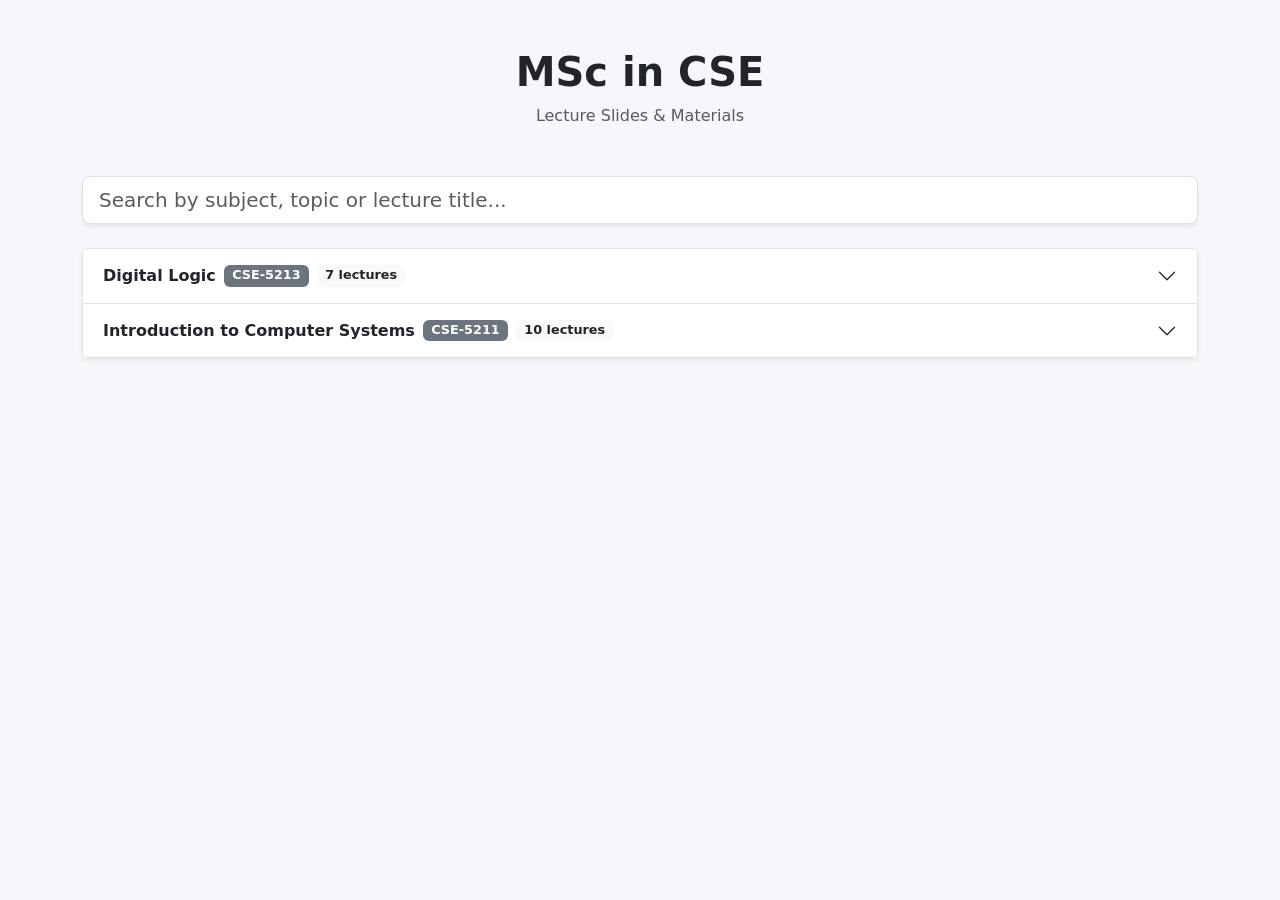
==== cse/index.html @ e99702a3 "Create index.html" ====
<!DOCTYPE html>
<html lang="en">
<head>
    <meta charset="UTF-8" />
    <meta name="viewport" content="width=device-width, initial-scale=1.0, maximum-scale=1.0, user-scalable=no" />
    <link rel="shortcut icon" href="https://imran.link/favicon.ico" />
    <title>Lectures · MSc in CSE</title>
    <link href="https://cdn.jsdelivr.net/npm/bootstrap@5.3.3/dist/css/bootstrap.min.css" rel="stylesheet" />
    <link rel="stylesheet" href="https://cdn.jsdelivr.net/npm/bootstrap-icons@1.11.3/font/bootstrap-icons.css" />
    <style>
        body { background-color: #f5f7fa; }
        .subject-header { cursor: pointer; }
        .file-icon.pdf { color: #dc3545; }
        .file-icon.pptx { color: #d24726; }
        .file-icon.doc, .file-icon.docx { color: #2b579a; }
        .list-group-item:hover { background-color: #f0f4ff; }
        .subject-code-badge { font-size: 0.8rem; }
    </style>
</head>
<body>

    <div class="container py-4 py-md-5">
        <div class="text-center mb-4 mb-md-5">
            <h1 class="fw-bold">MSc in CSE</h1>
            <p class="text-muted">Lecture Slides &amp; Materials</p>
        </div>
        <div class="mb-4">
            <input type="text" id="searchBox" class="form-control form-control-lg shadow-sm" placeholder="Search by subject, topic or lecture title..." />
        </div>
        <div id="subjectsContainer" class="accordion shadow-sm"></div>
        <p id="noResults" class="text-center text-muted mt-4 d-none">No lectures found.</p>
    </div>

    <script>
        const all_files = [
            {
                'subject': 'Digital Logic',
                'code': 'CSE-5213',
                'files': [
                    {
                        'title': 'Lecture 1',
                        'topic': 'Introduction to Digital Logic',
                        'file_type': 'pptx',
                        'link': 'https://docs.google.com/presentation/d/1fUIZ8G6qBuC598PESY67uxzV2ht1gb4i/edit?usp=sharing&ouid=103146060764539325917&rtpof=true&sd=true'
                    },
                    {
                        'title': 'Lecture 2',
                        'topic': 'Digital Logic',
                        'file_type': 'pptx',
                        'link': 'https://docs.google.com/presentation/d/1Cl6DWyY7K8ZI9TNUvtd8gl9m2v3EBdAk/edit?usp=sharing&ouid=103146060764539325917&rtpof=true&sd=true'
                    },
                    {
                        'title': 'Lecture-3',
                        'topic': 'Combinational Logic Circuits',
                        'file_type': 'pptx',
                        'link': 'https://docs.google.com/presentation/d/1J2wL0PjGMYIR1TDQw2l2UcD-aCpWVDdt/edit?usp=sharing&ouid=103146060764539325917&rtpof=true&sd=true'
                    },
                    {
                        'title': 'Lecture-4',
                        'topic': 'Multiplexer Demultiplexer Decoder Encoder',
                        'file_type': 'pptx',
                        'link': 'https://docs.google.com/presentation/d/1P5beHl3sE0GEjRJGWd_-I1A9KeZHl3Iq/edit?usp=sharing&ouid=103146060764539325917&rtpof=true&sd=true'
                    },
                    {
                        'title': 'Lecture-5',
                        'topic': 'Arithmetic Circuits',
                        'file_type': 'pptx',
                        'link': 'https://docs.google.com/presentation/d/1aY1n0DEzv1S7-8LaF8R7HfC1I92Idpae/edit?usp=sharing&ouid=103146060764539325917&rtpof=true&sd=true'
                    },
                    {
                        'title': 'Lecture-7',
                        'topic': 'Digital Circuits - Encoder Decoder',
                        'file_type': 'pptx',
                        'link': 'https://docs.google.com/presentation/d/1xRxRqMjOX3z4Sbt6GNdkmnjW1QWJ3JdF/edit?usp=sharing&ouid=103146060764539325917&rtpof=true&sd=true'
                    },
                    {
                        'title': 'Lecture-9',
                        'topic': 'Flip Flops',
                        'file_type': 'pptx',
                        'link': 'https://docs.google.com/presentation/d/1e3NsVfrdnx5JC_4jc019ifRY7X3qfBqg/edit?usp=sharing&ouid=103146060764539325917&rtpof=true&sd=true'
                    }
                ]
            },
            {
                'subject': 'Introduction to Computer Systems',
                'code': 'CSE-5211',
                'files': [
                    {
                        'title': 'Lecture 1',
                        'topic': 'Computer Generation',
                        'file_type': 'pdf',
                        'link': 'https://drive.google.com/file/d/1hS3dtL-JFyEPBn4f_RFkWPjI2g9hkaWe/view?usp=sharing'
                    },
                    {
                        'title': 'Lecture 2',
                        'topic': 'Data Representation',
                        'file_type': 'pdf',
                        'link': 'https://drive.google.com/file/d/1f4SL3xaq6DQ1SHidthnkW27YSbLNMM9I/view?usp=sharing'
                    },
                    {
                        'title': 'Lecture 3',
                        'topic': 'CPU and Memory',
                        'file_type': 'pdf',
                        'link': 'https://drive.google.com/file/d/1bubalseCehqFeiOqdYGW1jHZyl6wOi1u/view?usp=sharing'
                    },
                    {
                        'title': 'Lecture 4',
                        'topic': 'Processor and Memory',
                        'file_type': 'pdf',
                        'link': 'https://drive.google.com/file/d/1rx5CcIpXSQgjD5Zj_cccZWlCYBxwuir5/view?usp=sharing'
                    },
                    {
                        'title': 'Lecture 5',
                        'topic': 'Computer Software',
                        'file_type': 'pdf',
                        'link': 'https://drive.google.com/file/d/1MiXMtY8ORVJSVvVJIMZ9aGBPim6uhm34/view?usp=sharing'
                    },
                    {
                        'title': 'Lecture 6',
                        'topic': 'Computer Software',
                        'file_type': 'pdf',
                        'link': 'https://drive.google.com/file/d/1r0g8k5J7x2X3Q9Z4F5G6H7I8J9K0L1M2/view?usp=sharing'
                    },
                    {
                        'title': 'Lecture 7',
                        'topic': 'Operating Systems',
                        'file_type': 'pdf',
                        'link': 'https://drive.google.com/file/d/1tt746CSfNjs6ICcLvQVSYhqx-kG0qJef/view?usp=sharing'
                    },
                    {
                        'title': 'Lecture 8',
                        'topic': 'Internet and Webpage Design',
                        'file_type': 'pdf',
                        'link': 'https://drive.google.com/file/d/1QXUa1U7bJbg14olrfBn50vpp5V5EpyX3/view?usp=sharing'
                    },
                    {
                        'title': 'Lecture 9',
                        'topic': 'Computer Ethics Presentation',
                        'file_type': 'pdf',
                        'link': 'https://drive.google.com/file/d/1XBquH7sMuUN6hvoBkiJItpCWrQAfX9q4/view?usp=sharing'
                    },
                    {
                        'title': 'Lecture 10',
                        'topic': 'Computer Ethics',
                        'file_type': 'pdf',
                        'link': 'https://drive.google.com/file/d/1v6kk1iKtSTgyqeQvoiG1HxGAMmIT3QeM/view?usp=sharing'
                    }
                ]
            }
        ]

        const iconFor = (type) => {
            const t = (type || '').toLowerCase();
            if (t === 'pdf') return 'bi-file-earmark-pdf-fill';
            if (t === 'pptx' || t === 'ppt') return 'bi-file-earmark-slides-fill';
            if (t === 'doc' || t === 'docx') return 'bi-file-earmark-word-fill';
            return 'bi-file-earmark-fill';
        };

        function render(filter = '') {
            const container = document.getElementById('subjectsContainer');
            const noResults = document.getElementById('noResults');
            const term = filter.trim().toLowerCase();
            container.innerHTML = '';
            let totalMatches = 0;

            all_files.forEach((subject, subjIdx) => {
                const matchedFiles = subject.files.filter(f =>
                    !term ||
                    subject.subject.toLowerCase().includes(term) ||
                    subject.code.toLowerCase().includes(term) ||
                    f.title.toLowerCase().includes(term) ||
                    f.topic.toLowerCase().includes(term)
                );
                if (matchedFiles.length === 0) return;
                totalMatches += matchedFiles.length;

                const collapseId = `collapse-${subjIdx}`;
                const headingId = `heading-${subjIdx}`;
                const isExpanded = term.length > 0;

                const itemHtml = `
                    <div class="accordion-item">
                        <h2 class="accordion-header" id="${headingId}">
                            <button class="accordion-button subject-header ${isExpanded ? '' : 'collapsed'}" type="button"
                                data-bs-toggle="collapse" data-bs-target="#${collapseId}"
                                aria-expanded="${isExpanded}" aria-controls="${collapseId}">
                                <span class="fw-semibold">${subject.subject}</span>
                                <span class="badge bg-secondary ms-2 subject-code-badge">${subject.code}</span>
                                <span class="badge bg-light text-dark ms-2 subject-code-badge">${matchedFiles.length} lecture${matchedFiles.length !== 1 ? 's' : ''}</span>
                            </button>
                        </h2>
                        <div id="${collapseId}" class="accordion-collapse collapse ${isExpanded ? 'show' : ''}" aria-labelledby="${headingId}">
                            <div class="accordion-body p-0">
                                <div class="list-group list-group-flush">
                                    ${matchedFiles.map(f => `
                                        <a href="${f.link}" target="_blank" rel="noopener noreferrer"
                                           class="list-group-item list-group-item-action d-flex align-items-center gap-3">
                                            <i class="bi ${iconFor(f.file_type)} file-icon ${(f.file_type || '').toLowerCase()} fs-4"></i>
                                            <span class="flex-grow-1">
                                                <span class="fw-semibold">${f.title}</span>
                                                <span class="text-muted"> — ${f.topic}</span>
                                            </span>
                                            <span class="badge bg-light text-dark text-uppercase">${f.file_type}</span>
                                            <i class="bi bi-box-arrow-up-right text-muted"></i>
                                        </a>
                                    `).join('')}
                                </div>
                            </div>
                        </div>
                    </div>`;
                container.insertAdjacentHTML('beforeend', itemHtml);
            });

            noResults.classList.toggle('d-none', totalMatches !== 0);
        }

        document.getElementById('searchBox').addEventListener('input', (e) => render(e.target.value));
        render();
    </script>
    <script src="https://cdn.jsdelivr.net/npm/bootstrap@5.3.3/dist/js/bootstrap.bundle.min.js"></script>
</body>
</html>
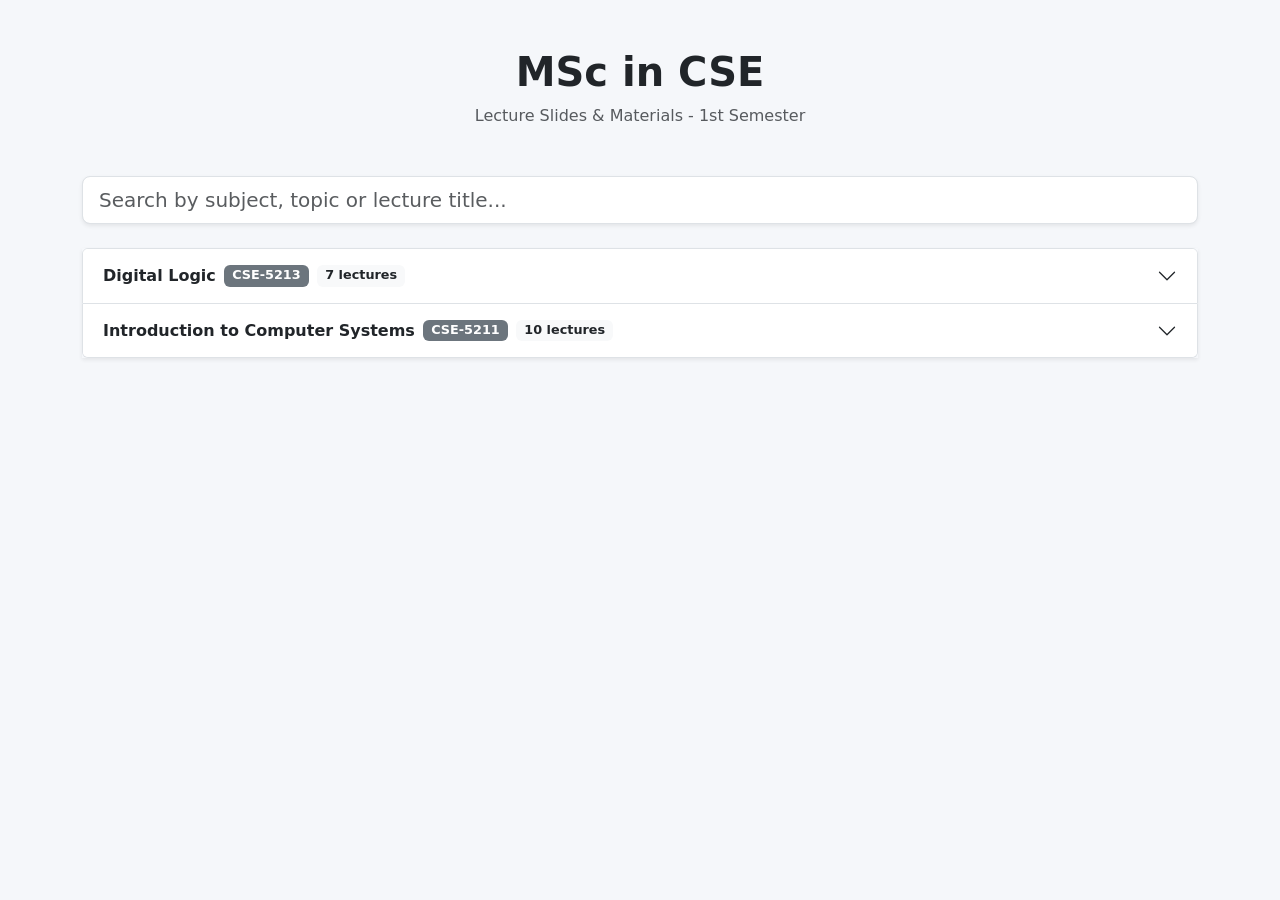
==== commit e3ad9280: "Update index.html" ====
--- a/cse/index.html
+++ b/cse/index.html
@@ -22,7 +22,7 @@
     <div class="container py-4 py-md-5">
         <div class="text-center mb-4 mb-md-5">
             <h1 class="fw-bold">MSc in CSE</h1>
-            <p class="text-muted">Lecture Slides &amp; Materials</p>
+            <p class="text-muted">Lecture Slides &amp; Materials - 1st Semester</p>
         </div>
         <div class="mb-4">
             <input type="text" id="searchBox" class="form-control form-control-lg shadow-sm" placeholder="Search by subject, topic or lecture title..." />
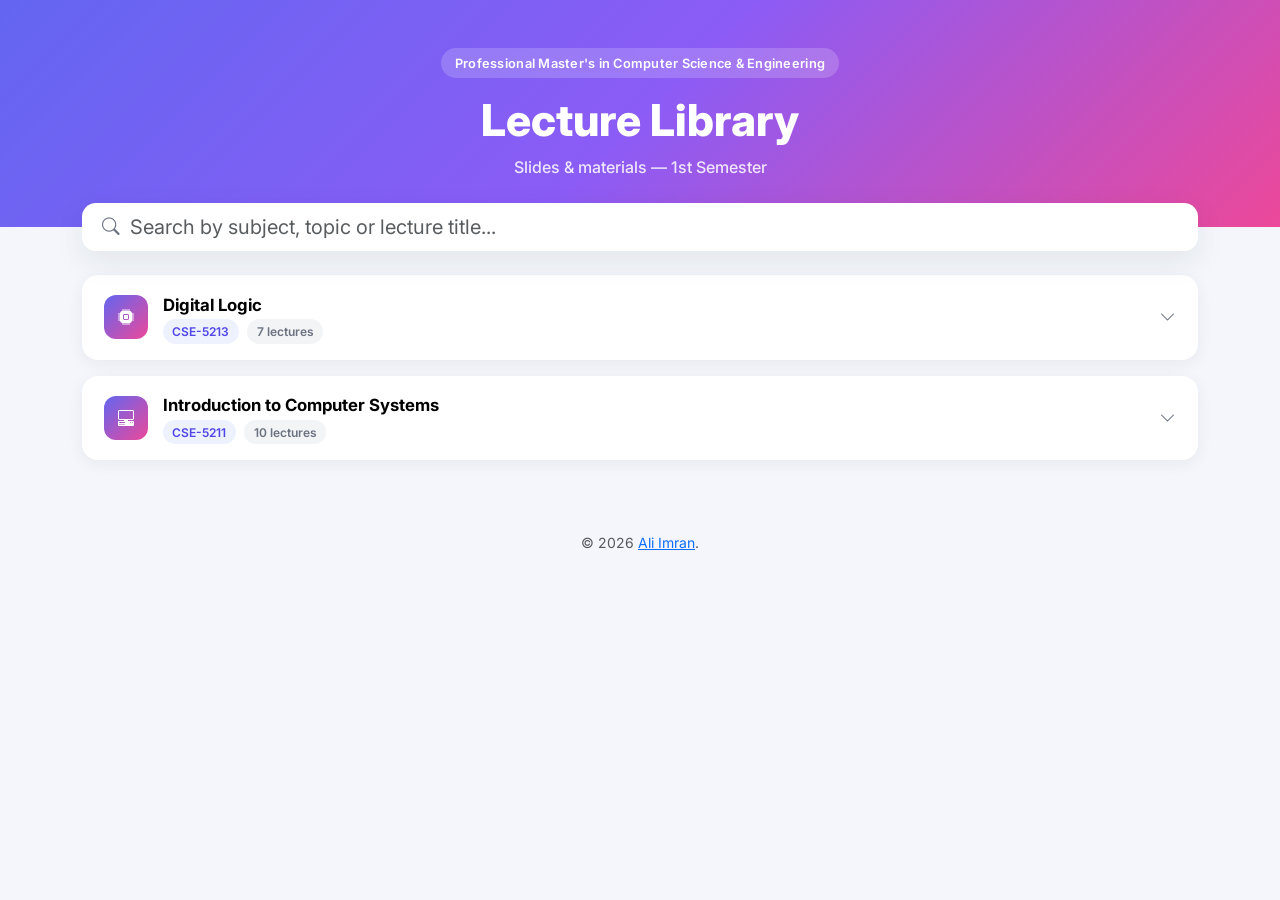
==== commit 23be8bd5: "redesign" ====
--- a/cse/index.html
+++ b/cse/index.html
@@ -5,219 +5,41 @@
     <meta name="viewport" content="width=device-width, initial-scale=1.0, maximum-scale=1.0, user-scalable=no" />
     <link rel="shortcut icon" href="https://imran.link/favicon.ico" />
     <title>Lectures · MSc in CSE</title>
+    <link rel="preconnect" href="https://fonts.googleapis.com" />
+    <link rel="preconnect" href="https://fonts.gstatic.com" crossorigin />
+    <link href="https://fonts.googleapis.com/css2?family=Inter:wght@400;500;600;700;800&display=swap" rel="stylesheet" />
     <link href="https://cdn.jsdelivr.net/npm/bootstrap@5.3.3/dist/css/bootstrap.min.css" rel="stylesheet" />
     <link rel="stylesheet" href="https://cdn.jsdelivr.net/npm/bootstrap-icons@1.11.3/font/bootstrap-icons.css" />
-    <style>
-        body { background-color: #f5f7fa; }
-        .subject-header { cursor: pointer; }
-        .file-icon.pdf { color: #dc3545; }
-        .file-icon.pptx { color: #d24726; }
-        .file-icon.doc, .file-icon.docx { color: #2b579a; }
-        .list-group-item:hover { background-color: #f0f4ff; }
-        .subject-code-badge { font-size: 0.8rem; }
-    </style>
+    <link rel="stylesheet" href="styles.css" />
 </head>
 <body>
 
-    <div class="container py-4 py-md-5">
-        <div class="text-center mb-4 mb-md-5">
-            <h1 class="fw-bold">MSc in CSE</h1>
-            <p class="text-muted">Lecture Slides &amp; Materials - 1st Semester</p>
+    <header class="hero text-center">
+        <div class="container py-5">
+            <span class="hero-badge mb-3">Professional Master's in Computer Science &amp; Engineering</span>
+            <h1 class="fw-800 mb-2">Lecture Library</h1>
+            <p class="hero-subtitle mb-0">Slides &amp; materials — 1st Semester</p>
         </div>
-        <div class="mb-4">
-            <input type="text" id="searchBox" class="form-control form-control-lg shadow-sm" placeholder="Search by subject, topic or lecture title..." />
+    </header>
+
+    <main class="container content-container">
+        <div class="search-wrap mb-4">
+            <i class="bi bi-search search-icon"></i>
+            <input type="text" id="searchBox" class="form-control form-control-lg search-input" placeholder="Search by subject, topic or lecture title..." />
         </div>
-        <div id="subjectsContainer" class="accordion shadow-sm"></div>
-        <p id="noResults" class="text-center text-muted mt-4 d-none">No lectures found.</p>
-    </div>
+        <div id="subjectsContainer" class="d-flex flex-column gap-3"></div>
+        <div id="noResults" class="text-center text-muted py-5 d-none">
+            <i class="bi bi-emoji-frown fs-1 d-block mb-2"></i>
+            No lectures found.
+        </div>
+    </main>
 
-    <script>
-        const all_files = [
-            {
-                'subject': 'Digital Logic',
-                'code': 'CSE-5213',
-                'files': [
-                    {
-                        'title': 'Lecture 1',
-                        'topic': 'Introduction to Digital Logic',
-                        'file_type': 'pptx',
-                        'link': 'https://docs.google.com/presentation/d/1fUIZ8G6qBuC598PESY67uxzV2ht1gb4i/edit?usp=sharing&ouid=103146060764539325917&rtpof=true&sd=true'
-                    },
-                    {
-                        'title': 'Lecture 2',
-                        'topic': 'Digital Logic',
-                        'file_type': 'pptx',
-                        'link': 'https://docs.google.com/presentation/d/1Cl6DWyY7K8ZI9TNUvtd8gl9m2v3EBdAk/edit?usp=sharing&ouid=103146060764539325917&rtpof=true&sd=true'
-                    },
-                    {
-                        'title': 'Lecture-3',
-                        'topic': 'Combinational Logic Circuits',
-                        'file_type': 'pptx',
-                        'link': 'https://docs.google.com/presentation/d/1J2wL0PjGMYIR1TDQw2l2UcD-aCpWVDdt/edit?usp=sharing&ouid=103146060764539325917&rtpof=true&sd=true'
-                    },
-                    {
-                        'title': 'Lecture-4',
-                        'topic': 'Multiplexer Demultiplexer Decoder Encoder',
-                        'file_type': 'pptx',
-                        'link': 'https://docs.google.com/presentation/d/1P5beHl3sE0GEjRJGWd_-I1A9KeZHl3Iq/edit?usp=sharing&ouid=103146060764539325917&rtpof=true&sd=true'
-                    },
-                    {
-                        'title': 'Lecture-5',
-                        'topic': 'Arithmetic Circuits',
-                        'file_type': 'pptx',
-                        'link': 'https://docs.google.com/presentation/d/1aY1n0DEzv1S7-8LaF8R7HfC1I92Idpae/edit?usp=sharing&ouid=103146060764539325917&rtpof=true&sd=true'
-                    },
-                    {
-                        'title': 'Lecture-7',
-                        'topic': 'Digital Circuits - Encoder Decoder',
-                        'file_type': 'pptx',
-                        'link': 'https://docs.google.com/presentation/d/1xRxRqMjOX3z4Sbt6GNdkmnjW1QWJ3JdF/edit?usp=sharing&ouid=103146060764539325917&rtpof=true&sd=true'
-                    },
-                    {
-                        'title': 'Lecture-9',
-                        'topic': 'Flip Flops',
-                        'file_type': 'pptx',
-                        'link': 'https://docs.google.com/presentation/d/1e3NsVfrdnx5JC_4jc019ifRY7X3qfBqg/edit?usp=sharing&ouid=103146060764539325917&rtpof=true&sd=true'
-                    }
-                ]
-            },
-            {
-                'subject': 'Introduction to Computer Systems',
-                'code': 'CSE-5211',
-                'files': [
-                    {
-                        'title': 'Lecture 1',
-                        'topic': 'Computer Generation',
-                        'file_type': 'pdf',
-                        'link': 'https://drive.google.com/file/d/1hS3dtL-JFyEPBn4f_RFkWPjI2g9hkaWe/view?usp=sharing'
-                    },
-                    {
-                        'title': 'Lecture 2',
-                        'topic': 'Data Representation',
-                        'file_type': 'pdf',
-                        'link': 'https://drive.google.com/file/d/1f4SL3xaq6DQ1SHidthnkW27YSbLNMM9I/view?usp=sharing'
-                    },
-                    {
-                        'title': 'Lecture 3',
-                        'topic': 'CPU and Memory',
-                        'file_type': 'pdf',
-                        'link': 'https://drive.google.com/file/d/1bubalseCehqFeiOqdYGW1jHZyl6wOi1u/view?usp=sharing'
-                    },
-                    {
-                        'title': 'Lecture 4',
-                        'topic': 'Processor and Memory',
-                        'file_type': 'pdf',
-                        'link': 'https://drive.google.com/file/d/1rx5CcIpXSQgjD5Zj_cccZWlCYBxwuir5/view?usp=sharing'
-                    },
-                    {
-                        'title': 'Lecture 5',
-                        'topic': 'Computer Software',
-                        'file_type': 'pdf',
-                        'link': 'https://drive.google.com/file/d/1MiXMtY8ORVJSVvVJIMZ9aGBPim6uhm34/view?usp=sharing'
-                    },
-                    {
-                        'title': 'Lecture 6',
-                        'topic': 'Computer Software',
-                        'file_type': 'pdf',
-                        'link': 'https://drive.google.com/file/d/1r0g8k5J7x2X3Q9Z4F5G6H7I8J9K0L1M2/view?usp=sharing'
-                    },
-                    {
-                        'title': 'Lecture 7',
-                        'topic': 'Operating Systems',
-                        'file_type': 'pdf',
-                        'link': 'https://drive.google.com/file/d/1tt746CSfNjs6ICcLvQVSYhqx-kG0qJef/view?usp=sharing'
-                    },
-                    {
-                        'title': 'Lecture 8',
-                        'topic': 'Internet and Webpage Design',
-                        'file_type': 'pdf',
-                        'link': 'https://drive.google.com/file/d/1QXUa1U7bJbg14olrfBn50vpp5V5EpyX3/view?usp=sharing'
-                    },
-                    {
-                        'title': 'Lecture 9',
-                        'topic': 'Computer Ethics Presentation',
-                        'file_type': 'pdf',
-                        'link': 'https://drive.google.com/file/d/1XBquH7sMuUN6hvoBkiJItpCWrQAfX9q4/view?usp=sharing'
-                    },
-                    {
-                        'title': 'Lecture 10',
-                        'topic': 'Computer Ethics',
-                        'file_type': 'pdf',
-                        'link': 'https://drive.google.com/file/d/1v6kk1iKtSTgyqeQvoiG1HxGAMmIT3QeM/view?usp=sharing'
-                    }
-                ]
-            }
-        ]
+    <footer class="text-center py-4 text-muted small">
+        &copy; <span id="year"></span> <a href="https://imran.link" rel="noopener noreferrer">Ali Imran</a>.
+    </footer>
 
-        const iconFor = (type) => {
-            const t = (type || '').toLowerCase();
-            if (t === 'pdf') return 'bi-file-earmark-pdf-fill';
-            if (t === 'pptx' || t === 'ppt') return 'bi-file-earmark-slides-fill';
-            if (t === 'doc' || t === 'docx') return 'bi-file-earmark-word-fill';
-            return 'bi-file-earmark-fill';
-        };
-
-        function render(filter = '') {
-            const container = document.getElementById('subjectsContainer');
-            const noResults = document.getElementById('noResults');
-            const term = filter.trim().toLowerCase();
-            container.innerHTML = '';
-            let totalMatches = 0;
-
-            all_files.forEach((subject, subjIdx) => {
-                const matchedFiles = subject.files.filter(f =>
-                    !term ||
-                    subject.subject.toLowerCase().includes(term) ||
-                    subject.code.toLowerCase().includes(term) ||
-                    f.title.toLowerCase().includes(term) ||
-                    f.topic.toLowerCase().includes(term)
-                );
-                if (matchedFiles.length === 0) return;
-                totalMatches += matchedFiles.length;
-
-                const collapseId = `collapse-${subjIdx}`;
-                const headingId = `heading-${subjIdx}`;
-                const isExpanded = term.length > 0;
-
-                const itemHtml = `
-                    <div class="accordion-item">
-                        <h2 class="accordion-header" id="${headingId}">
-                            <button class="accordion-button subject-header ${isExpanded ? '' : 'collapsed'}" type="button"
-                                data-bs-toggle="collapse" data-bs-target="#${collapseId}"
-                                aria-expanded="${isExpanded}" aria-controls="${collapseId}">
-                                <span class="fw-semibold">${subject.subject}</span>
-                                <span class="badge bg-secondary ms-2 subject-code-badge">${subject.code}</span>
-                                <span class="badge bg-light text-dark ms-2 subject-code-badge">${matchedFiles.length} lecture${matchedFiles.length !== 1 ? 's' : ''}</span>
-                            </button>
-                        </h2>
-                        <div id="${collapseId}" class="accordion-collapse collapse ${isExpanded ? 'show' : ''}" aria-labelledby="${headingId}">
-                            <div class="accordion-body p-0">
-                                <div class="list-group list-group-flush">
-                                    ${matchedFiles.map(f => `
-                                        <a href="${f.link}" target="_blank" rel="noopener noreferrer"
-                                           class="list-group-item list-group-item-action d-flex align-items-center gap-3">
-                                            <i class="bi ${iconFor(f.file_type)} file-icon ${(f.file_type || '').toLowerCase()} fs-4"></i>
-                                            <span class="flex-grow-1">
-                                                <span class="fw-semibold">${f.title}</span>
-                                                <span class="text-muted"> — ${f.topic}</span>
-                                            </span>
-                                            <span class="badge bg-light text-dark text-uppercase">${f.file_type}</span>
-                                            <i class="bi bi-box-arrow-up-right text-muted"></i>
-                                        </a>
-                                    `).join('')}
-                                </div>
-                            </div>
-                        </div>
-                    </div>`;
-                container.insertAdjacentHTML('beforeend', itemHtml);
-            });
-
-            noResults.classList.toggle('d-none', totalMatches !== 0);
-        }
-
-        document.getElementById('searchBox').addEventListener('input', (e) => render(e.target.value));
-        render();
-    </script>
+    <script src="scripts.js"></script>
     <script src="https://cdn.jsdelivr.net/npm/bootstrap@5.3.3/dist/js/bootstrap.bundle.min.js"></script>
+    <script>document.getElementById('year').textContent = new Date().getFullYear();</script>
 </body>
 </html>
--- a/cse/styles.css
+++ b/cse/styles.css
@@ -0,0 +1,203 @@
+:root {
+    --primary: #6366f1;
+    --primary-dark: #4f46e5;
+    --surface: #ffffff;
+    --bg: #f4f6fb;
+    --text-muted: #6b7280;
+}
+
+* { font-family: 'Inter', sans-serif; }
+
+body {
+    background-color: var(--bg);
+    color: #1f2937;
+}
+
+.fw-800 { font-weight: 800; }
+
+.hero {
+    background: linear-gradient(135deg, var(--primary) 0%, #8b5cf6 50%, #ec4899 100%);
+    color: #fff;
+}
+
+.hero-badge {
+    display: inline-block;
+    background: rgba(255, 255, 255, 0.18);
+    backdrop-filter: blur(6px);
+    padding: 0.35rem 0.9rem;
+    border-radius: 999px;
+    font-size: 0.8rem;
+    font-weight: 600;
+    letter-spacing: 0.02em;
+}
+
+.hero h1 {
+    font-size: clamp(2rem, 4vw, 2.75rem);
+}
+
+.hero-subtitle {
+    color: rgba(255, 255, 255, 0.85);
+    font-weight: 500;
+}
+
+.content-container {
+    margin-top: -1.5rem;
+    padding-bottom: 3rem;
+}
+
+.search-wrap {
+    position: relative;
+}
+
+.search-icon {
+    position: absolute;
+    top: 50%;
+    left: 1.25rem;
+    transform: translateY(-50%);
+    color: var(--text-muted);
+    font-size: 1.1rem;
+}
+
+.search-input {
+    padding-left: 3rem;
+    border-radius: 14px;
+    border: none;
+    box-shadow: 0 10px 30px rgba(31, 41, 55, 0.08);
+}
+
+.search-input:focus {
+    box-shadow: 0 10px 30px rgba(99, 102, 241, 0.25);
+}
+
+.subject-card {
+    background: var(--surface);
+    border-radius: 16px;
+    box-shadow: 0 4px 16px rgba(31, 41, 55, 0.06);
+    overflow: hidden;
+    transition: box-shadow 0.2s ease;
+}
+
+.subject-card:hover {
+    box-shadow: 0 8px 24px rgba(31, 41, 55, 0.1);
+}
+
+.subject-header {
+    display: flex;
+    align-items: center;
+    gap: 0.9rem;
+    width: 100%;
+    padding: 1.1rem 1.4rem;
+    background: transparent;
+    border: none;
+    cursor: pointer;
+    text-align: left;
+}
+
+.subject-avatar {
+    width: 44px;
+    height: 44px;
+    flex-shrink: 0;
+    border-radius: 12px;
+    background: linear-gradient(135deg, var(--primary), #ec4899);
+    color: #fff;
+    display: flex;
+    align-items: center;
+    justify-content: center;
+    font-weight: 700;
+}
+
+.subject-title {
+    font-weight: 700;
+    font-size: 1.05rem;
+}
+
+.subject-code-badge {
+    font-size: 0.75rem;
+    font-weight: 600;
+    padding: 0.3rem 0.6rem;
+    border-radius: 999px;
+    background: #eef2ff;
+    color: var(--primary-dark);
+}
+
+.subject-count-badge {
+    font-size: 0.75rem;
+    font-weight: 600;
+    padding: 0.3rem 0.6rem;
+    border-radius: 999px;
+    background: #f3f4f6;
+    color: var(--text-muted);
+}
+
+.chevron {
+    margin-left: auto;
+    transition: transform 0.2s ease;
+    color: var(--text-muted);
+}
+
+.subject-header[aria-expanded="true"] .chevron {
+    transform: rotate(180deg);
+}
+
+.file-list {
+    border-top: 1px solid #f1f2f6;
+}
+
+.file-item {
+    display: flex;
+    align-items: center;
+    gap: 0.9rem;
+    padding: 0.85rem 1.4rem;
+    text-decoration: none;
+    color: inherit;
+    transition: background-color 0.15s ease, transform 0.15s ease;
+}
+
+.file-item:hover {
+    background-color: #f7f8ff;
+    transform: translateX(2px);
+    color: inherit;
+}
+
+.file-item + .file-item {
+    border-top: 1px solid #f5f5f7;
+}
+
+.file-icon-wrap {
+    width: 38px;
+    height: 38px;
+    border-radius: 10px;
+    display: flex;
+    align-items: center;
+    justify-content: center;
+    flex-shrink: 0;
+    font-size: 1.15rem;
+}
+
+.file-icon-wrap.pdf { background: #fef2f2; color: #dc3545; }
+.file-icon-wrap.pptx, .file-icon-wrap.ppt { background: #fff2ea; color: #d24726; }
+.file-icon-wrap.doc, .file-icon-wrap.docx { background: #eef2ff; color: #2b579a; }
+
+.file-title {
+    font-weight: 600;
+}
+
+.file-topic {
+    color: var(--text-muted);
+    font-size: 0.9rem;
+}
+
+.file-type-badge {
+    font-size: 0.7rem;
+    font-weight: 700;
+    text-transform: uppercase;
+    padding: 0.25rem 0.5rem;
+    border-radius: 6px;
+    background: #f3f4f6;
+    color: var(--text-muted);
+    letter-spacing: 0.03em;
+}
+
+.file-open-icon {
+    color: #c7cad1;
+}
